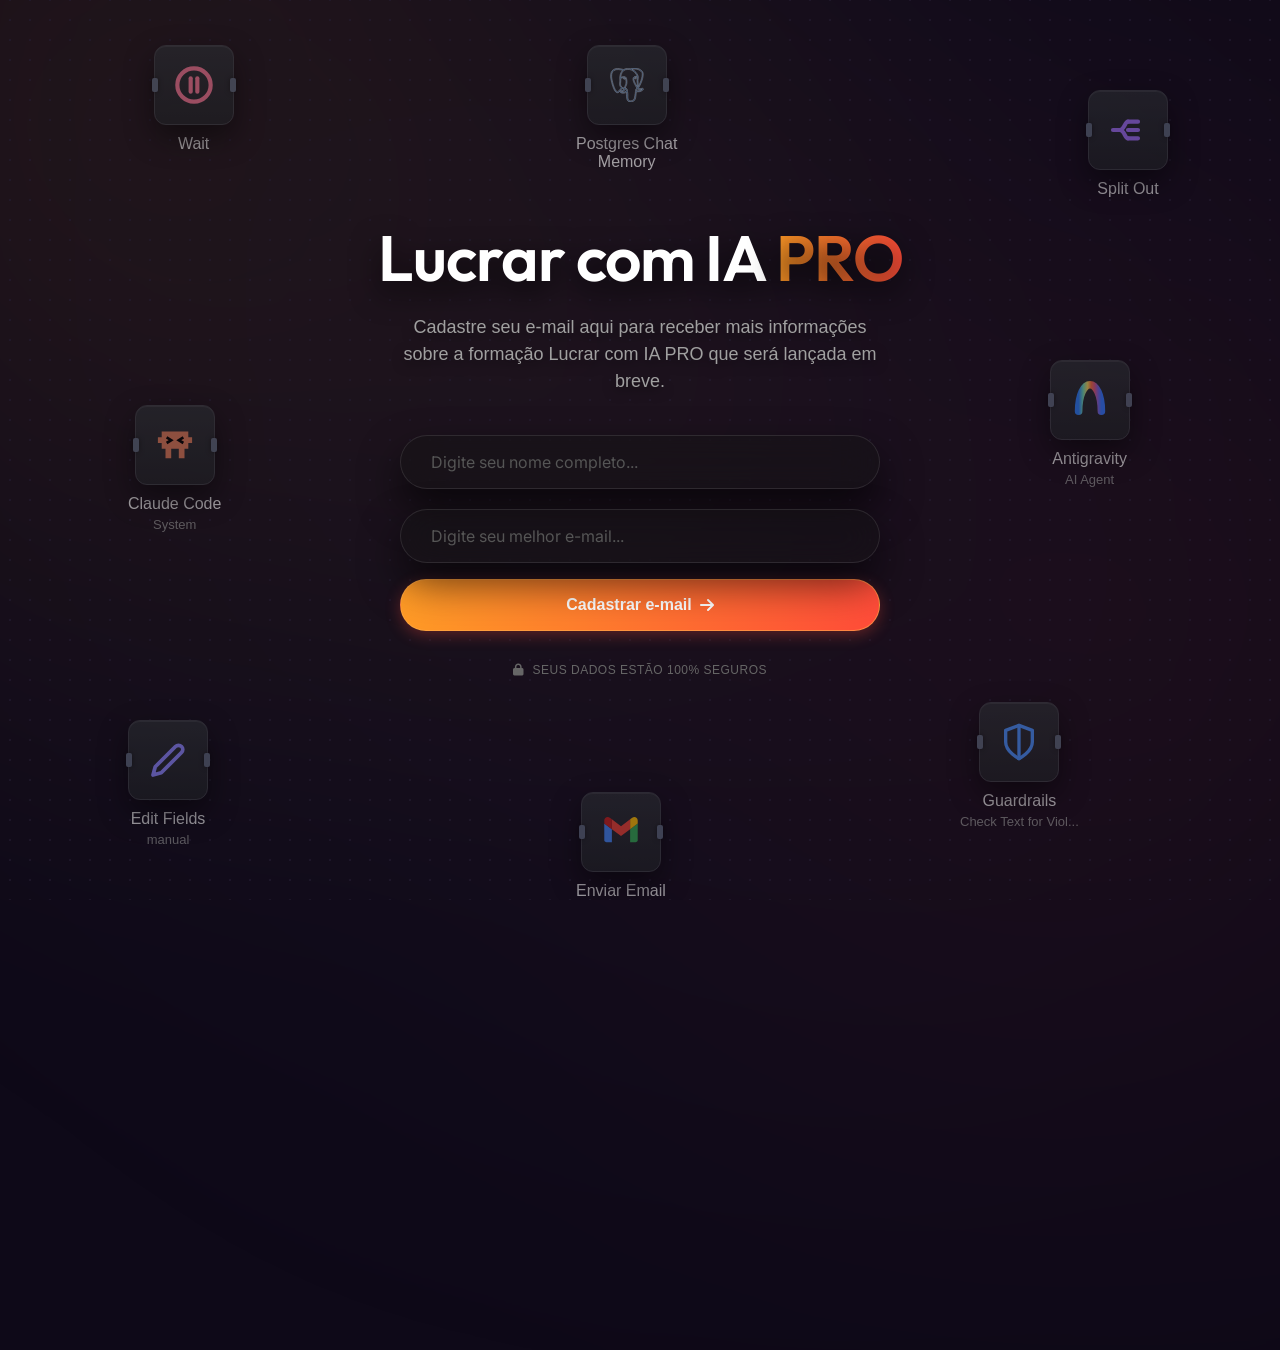
==== lista-de-inscricao/index.html @ a1c9c8f4 "Página de captura Interessados no Info produto LCIA PRO" ====
<!DOCTYPE html>
<html lang="pt-BR">

<head>
    <meta charset="UTF-8">
    <meta name="viewport" content="width=device-width, initial-scale=1.0">
    <meta name="description" content="Cadastre-se na formação Lucrar com IA Pro e aprenda a dominar o n8n.">
    <title>Lucrar com IA Pro</title>
    <link rel="stylesheet" href="style.css">
    <link
        href="https://fonts.googleapis.com/css2?family=Inter:wght@400;500;600;700;800&family=Outfit:wght@700;800&display=swap"
        rel="stylesheet">
    <link rel="stylesheet" href="https://cdnjs.cloudflare.com/ajax/libs/font-awesome/6.4.0/css/all.min.css">
</head>

<body>
    <!-- Aurora background -->
    <div class="aurora-bg"></div>

    <!-- n8n Node Canvas -->
    <div class="canvas-wrapper">
        <div class="n8n-canvas" id="canvas">
            <div id="nodes-container"></div>
        </div>
    </div>

    <!-- Main Floating Content -->
    <main class="content-overlay">
        <!-- Detached floating form container without the heavy card bg -->
        <div class="elegant-container">
            <h1 class="headline">Lucrar com IA <span class="highlight">PRO</span></h1>
            <p class="subheadline">Cadastre seu e-mail aqui para receber mais informações sobre a formação Lucrar com IA
                PRO que será lançada em breve.</p>

            <form id="subscription-form">
                <div class="input-wrapper name-field">
                    <input type="text" id="nome" placeholder="Digite seu nome completo..." required autocomplete="name">
                </div>
                <div class="input-wrapper" style="position: relative;">
                    <input type="email" id="email" placeholder="Digite seu melhor e-mail..." required
                        autocomplete="email">
                    <div id="email-suggestion" class="typo-suggestion"></div>
                </div>
                <button type="submit" class="submit-btn" id="submitBtn">
                    <span class="btn-text">Cadastrar e-mail</span>
                    <i class="fa-solid fa-arrow-right btn-icon"></i>
                </button>
            </form>

            <div class="form-footer">
                <i class="fa-solid fa-lock"></i> Seus dados estão 100% seguros
            </div>
        </div>
    </main>

    <script src="script.js"></script>
</body>

</html>
---- lista-de-inscricao/style.css ----
* {
    margin: 0;
    padding: 0;
    box-sizing: border-box;
}

:root {
    --bg-color: #0E0918;
    /* n8n exact canvas bg */
    --node-bg: #2d3136;
    /* n8n exact node bg */
    --node-border: #444850;
    --accent: #FF9B26;
    --text-primary: #C4BBD3;
    --text-muted: #8b8f98;
    --dot-color: #241d33;
    --aurora-1: rgba(255, 155, 38, 0.08);
    /* Brand Orange */
    --aurora-2: rgba(255, 76, 57, 0.05);
    /* Brand Red */
    --aurora-3: rgba(196, 187, 211, 0.03);
    /* Lavender Grey */
    --font-stack: "geomanist", -apple-system, BlinkMacSystemFont, "Segoe UI", Roboto, Helvetica, Arial, sans-serif;
}

body,
html {
    width: 100%;
    height: 100%;
    font-family: var(--font-stack);
    background-color: var(--bg-color);
    color: var(--text-primary);
    overflow: hidden;
}

/* Base Aurora Glow Effect */
.aurora-bg {
    position: absolute;
    inset: -50%;
    width: 200vw;
    height: 200vh;
    background: radial-gradient(circle at 30% 30%, var(--aurora-1), transparent 40%),
        radial-gradient(circle at 70% 60%, var(--aurora-2), transparent 40%),
        radial-gradient(circle at 50% 50%, var(--aurora-3), transparent 60%);
    filter: blur(100px);
    z-index: 0;
    animation: drift 30s linear infinite alternate;
}

@keyframes drift {
    0% {
        transform: translate(0, 0);
    }

    100% {
        transform: translate(-10%, -10%);
    }
}

/* Background Canvas */
.canvas-wrapper {
    position: absolute;
    top: 0;
    left: 0;
    width: 100vw;
    height: 100vh;
    z-index: 1;
    overflow: hidden;
}

.n8n-canvas {
    position: absolute;
    top: -50%;
    left: -50%;
    width: 200vw;
    height: 200vh;
    background-image: radial-gradient(circle, var(--dot-color) 1px, transparent 1px);
    background-size: 20px 20px;
    /* Exact n8n grid size */
    opacity: 0.6;
    /* Very subtle */
}

/* Standalone dotted background for pages without nodes */
.dotted-bg {
    position: fixed;
    top: 0;
    left: 0;
    width: 100vw;
    height: 100vh;
    background-image: radial-gradient(circle, var(--dot-color) 1px, transparent 1px);
    background-size: 20px 20px;
    opacity: 0.6;
    pointer-events: none;
    z-index: 1;
}

/* SVG Connections */
.connections {
    position: absolute;
    top: 0;
    left: 0;
    width: 100%;
    height: 100%;
    pointer-events: none;
    z-index: 2;
}

.connection-path {
    fill: none;
    stroke: #444850;
    /* Elegant static n8n line color */
    stroke-width: 1.5;
    /* Removed the bulky glow completely */
}

/* Node Styling - Accurate n8n Theme */
#nodes-container {
    position: absolute;
    top: 0;
    left: 0;
    width: 100%;
    height: 100%;
    z-index: 3;
    pointer-events: none;
}

.n8n-node-wrapper {
    position: absolute;
    display: flex;
    flex-direction: column;
    align-items: center;
    pointer-events: none;
    z-index: 3;
}

/* Connection Anchors */
.node-anchor {
    position: absolute;
    width: 14px;
    height: 14px;
    background: #27292d;
    border: 2px solid #55575b;
    border-radius: 50%;
    top: 50%;
    transform: translateY(-50%);
    z-index: 2;
}

.node-anchor.left {
    left: -7px;
}

.node-anchor.right {
    right: -7px;
}

.anchor-label {
    position: absolute;
    left: 10px;
    font-size: 13px;
    color: #a3a3a3;
    pointer-events: none;
    top: 50%;
    transform: translateY(-50%);
}

/* Realistic N8N Hero Node Style */
.hero-n8n-node {
    background: linear-gradient(180deg, #2a2d32 0%, #1f2125 100%);
    border: 1px solid #3c3e44;
    border-radius: 12px;
    width: 80px;
    height: 80px;
    display: flex;
    justify-content: center;
    align-items: center;
    position: relative;
    box-shadow: 0 12px 30px rgba(0, 0, 0, 0.7), inset 0 1px 0 rgba(255, 255, 255, 0.08);
    animation: floatAndFade 6s ease-in-out infinite alternate;
}

@keyframes floatAndFade {
    0% {
        transform: translateY(0px);
        opacity: 0.5;
    }

    100% {
        transform: translateY(-15px);
        opacity: 1;
    }
}

.hero-n8n-icon-wrapper {
    display: flex;
    justify-content: center;
    align-items: center;
    width: 44px;
    height: 44px;
}

.hero-n8n-anchor {
    position: absolute;
    width: 6px;
    height: 14px;
    background: #5a6578;
    border-radius: 2px;
    top: 50%;
    transform: translateY(-50%);
    z-index: 2;
    box-shadow: 0 0 5px rgba(0, 0, 0, 0.5);
}

.hero-n8n-anchor.left {
    left: -3px;
}

.hero-n8n-anchor.right {
    right: -3px;
}

/* 1. Compact Square Node */
.compact-box {
    background: #25272a;
    border: 1px solid #3c3e44;
    border-radius: 6px;
    width: 68px;
    height: 68px;
    display: flex;
    justify-content: center;
    align-items: center;
    position: relative;
    box-shadow: 0 4px 12px rgba(0, 0, 0, 0.5);
}

.compact-text-below {
    margin-top: 10px;
    text-align: center;
}

.compact-title {
    color: #ffffff;
    font-size: 16px;
    font-weight: 500;
}

.compact-subtitle {
    color: #8c8c8c;
    font-size: 13px;
    margin-top: 4px;
}

/* 2. Large Rectangular Node (Guardrails) */
.large-box {
    background: #25272a;
    border: 1px solid #3c3e44;
    border-radius: 8px;
    padding: 16px 20px;
    display: flex;
    align-items: center;
    gap: 16px;
    position: relative;
    min-width: 250px;
    box-shadow: 0 4px 12px rgba(0, 0, 0, 0.5);
}

.large-text {
    display: flex;
    flex-direction: column;
}

.large-title {
    color: #ffffff;
    font-size: 18px;
    font-weight: 500;
}

.large-subtitle {
    color: #8c8c8c;
    font-size: 14px;
    margin-top: 4px;
}

.large-box .node-anchor.right {
    top: auto;
    transform: translateY(-50%);
}

/* 3. Circular Node (Postgres) */
.circle-box {
    background: #25272a;
    border: 2px solid #3c3e44;
    border-radius: 50%;
    width: 76px;
    height: 76px;
    display: flex;
    justify-content: center;
    align-items: center;
    position: relative;
    box-shadow: 0 4px 12px rgba(0, 0, 0, 0.5);
}

.circle-top-label {
    color: #8c8c8c;
    font-size: 14px;
    margin-bottom: 10px;
}

.circle-title-below {
    color: #ffffff;
    font-size: 16px;
    font-weight: 500;
    margin-top: 10px;
    text-align: center;
    line-height: 1.2;
}

/* SVG Rendering */
.node-svg {
    display: block;
}


/* Foreground Main UI - Elegant Floating Layout */
.content-overlay {
    position: absolute;
    inset: 0;
    z-index: 10;
    display: flex;
    justify-content: center;
    align-items: center;
}

.elegant-container {
    padding: 0 20px;
    max-width: 700px;
    width: 100%;
    text-align: center;
    /* Transform to give it that floating detached 3D effect */
    transform: translateZ(50px);
    perspective: 1000px;
    pointer-events: auto;
    /* Re-enable pointer events since background captures some */
}

.headline {
    font-family: 'Outfit', sans-serif;
    font-size: 64px;
    font-weight: 600;
    letter-spacing: -1px;
    line-height: 1.1;
    margin-bottom: 20px;
    color: #ffffff;
    text-shadow: 0 10px 30px rgba(0, 0, 0, 0.8);
}

.highlight {
    background: linear-gradient(90deg, #FF9B26 0%, #FF4C39 100%);
    -webkit-background-clip: text;
    -webkit-text-fill-color: transparent;
    background-clip: text;
    /* Brand Gradient */
}

.subheadline {
    font-size: 18px;
    color: #a0a0a0;
    max-width: 500px;
    margin: 0 auto 40px auto;
    line-height: 1.5;
    text-shadow: 0 4px 12px rgba(0, 0, 0, 0.5);
}

/* Input Form - Clean Line Style */
.input-wrapper {
    display: flex;
    align-items: center;
    justify-content: space-between;
    background: rgba(20, 20, 20, 0.4);
    border: 1px solid rgba(255, 255, 255, 0.1);
    backdrop-filter: blur(20px);
    -webkit-backdrop-filter: blur(20px);
    border-radius: 40px;
    padding: 6px;
    max-width: 480px;
    margin: 0 auto;
    box-shadow: 0 20px 40px rgba(0, 0, 0, 0.6);
    transition: border-color 0.3s ease;
}

.name-field {
    margin-bottom: 20px;
}

.input-wrapper:focus-within {
    border-color: rgba(255, 255, 255, 0.3);
}

.input-wrapper input {
    background: transparent;
    border: none;
    color: white;
    font-size: 16px;
    font-family: 'Inter', sans-serif;
    outline: none;
    flex-grow: 1;
    padding: 10px 24px;
}

.input-wrapper input::placeholder {
    color: #555;
}

.submit-btn {
    border-radius: 40px;
    border: 1px solid rgba(255, 170, 75, 0.6);
    background: linear-gradient(90deg, #FF9B26 0%, #FF4C39 100%);
    color: #ffffff;
    padding: 16px 28px;
    font-size: 16px;
    font-weight: 600;
    font-family: var(--font-stack);
    cursor: pointer;
    display: flex;
    justify-content: center;
    align-items: center;
    gap: 8px;
    width: 100%;
    max-width: 480px;
    margin: 16px auto 0 auto;
    transition: transform 0.2s ease, box-shadow 0.2s ease, filter 0.2s ease;
    box-shadow: 0 4px 15px rgba(255, 76, 57, 0.3);
}

.submit-btn:hover {
    transform: scale(1.02);
    box-shadow: 0 6px 20px rgba(255, 76, 57, 0.5);
    filter: brightness(1.1);
}

.submit-btn:active {
    transform: scale(0.98);
}

.form-footer {
    display: flex;
    align-items: center;
    justify-content: center;
    gap: 8px;
    margin-top: 32px;
    font-size: 12px;
    color: #666;
    letter-spacing: 0.5px;
    text-transform: uppercase;
}

/* Typo Suggestion Box */
.typo-suggestion {
    display: none;
    font-size: 13px;
    color: var(--text-muted);
    margin-top: 8px;
    padding-left: 16px;
    text-align: left;
    animation: fadeIn 0.3s ease forwards;
}

.typo-suggestion span {
    color: var(--aurora-1);
    /* Use brand orange */
    font-weight: 600;
    cursor: pointer;
    text-decoration: underline;
    transition: color 0.2s ease;
}

.typo-suggestion span:hover {
    color: var(--aurora-2);
    /* Reddish hover */
}

@keyframes fadeIn {
    from {
        opacity: 0;
        transform: translateY(-5px);
    }

    to {
        opacity: 1;
        transform: translateY(0);
    }
}

/* Responsive */
@media (max-width: 1024px) {

    body,
    html {
        overflow-y: auto;
        overflow-x: hidden;
    }

    .content-overlay {
        padding: 20px 16px;
        min-height: 100vh;
    }

    .elegant-container {
        padding: 0 20px;
        max-width: 100%;
    }

    .headline {
        font-size: 36px;
        margin-bottom: 14px;
    }

    .subheadline {
        font-size: 14px;
        padding: 0 8px;
        margin-bottom: 28px;
        max-width: 100%;
    }

    .input-wrapper {
        border-radius: 40px;
        padding: 6px;
        width: 100%;
        max-width: 340px;
        margin-left: auto;
        margin-right: auto;
        box-shadow: 0 10px 25px rgba(0, 0, 0, 0.4);
    }

    .input-wrapper.name-field {
        margin-bottom: 20px;
    }

    .input-wrapper input {
        font-size: 14px;
        padding: 10px 16px;
        width: 100%;
        border-radius: 40px;
    }

    .submit-btn {
        width: 100%;
        max-width: 340px;
        margin: 20px auto 0 auto;
        padding: 14px 20px;
        font-size: 15px;
        border-radius: 40px;
    }

    .form-footer {
        margin-top: 20px;
        font-size: 11px;
    }

    /* Keep nodes within bounds */
    .canvas-wrapper {
        overflow: hidden;
    }

    /* Detach nodes from the oversized canvas so % coordinates map to viewport */
    #nodes-container {
        position: fixed;
        top: 0;
        left: 0;
        width: 100vw;
        height: 100vh;
        z-index: 1;
        overflow: hidden;
    }

    /* Hide text labels and anchors on mobile for cleaner look */
    .mobile-node .compact-text-below,
    .mobile-node .hero-n8n-anchor {
        display: none;
    }

    /* Make nodes very subtle as background decoration */
    .mobile-node {
        opacity: 0.2;
    }
}

/* iPad / Tablet overrides */
@media (min-width: 769px) and (max-width: 1024px) {
    .headline {
        font-size: 48px;
    }

    .subheadline {
        font-size: 16px;
        max-width: 500px;
        margin: 0 auto 36px auto;
    }

    .elegant-container {
        max-width: 600px;
    }

    .input-wrapper {
        border-radius: 40px;
        padding: 6px;
        max-width: 480px;
        margin-left: auto;
        margin-right: auto;
    }

    .input-wrapper.name-field {
        margin-bottom: 20px;
    }

    .input-wrapper input {
        font-size: 15px;
        padding: 14px 24px;
        width: 100%;
    }

    .submit-btn {
        width: 100%;
        max-width: 480px;
        margin: 20px auto 0 auto;
        padding: 16px 24px;
        font-size: 16px;
        border-radius: 40px;
    }

    .form-footer {
        margin-top: 28px;
        font-size: 12px;
    }
}

/* Extra small phones */
@media (max-width: 380px) {
    .headline {
        font-size: 30px;
    }

    .subheadline {
        font-size: 13px;
    }

    .submit-btn {
        padding: 10px 16px;
        font-size: 13px;
    }
}
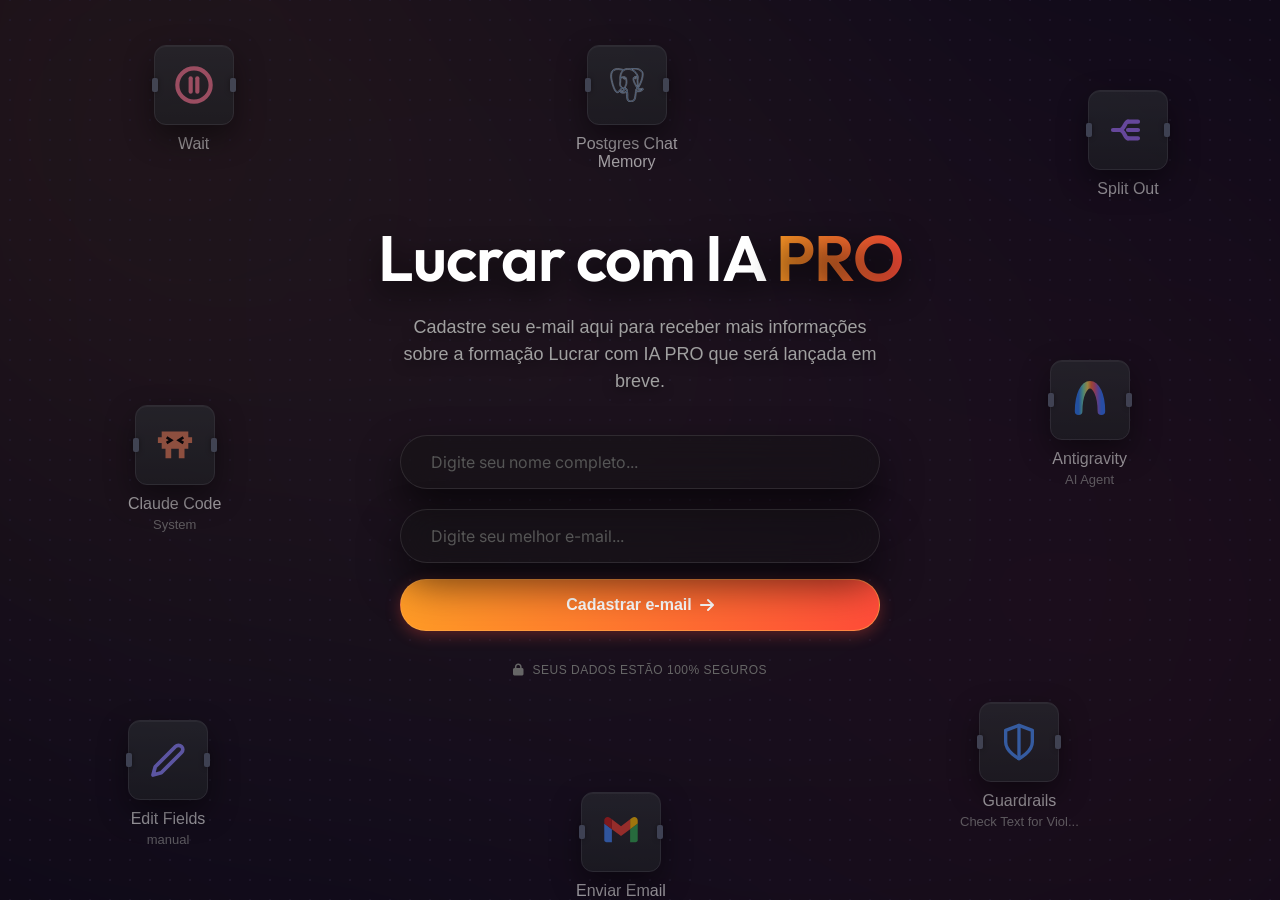
==== commit d679314e: "fix(mobile): resolve iOS scrolling bouncing and center overlap bug" ====
--- a/lista-de-inscricao/index.html
+++ b/lista-de-inscricao/index.html
@@ -3,7 +3,7 @@
 
 <head>
     <meta charset="UTF-8">
-    <meta name="viewport" content="width=device-width, initial-scale=1.0">
+    <meta name="viewport" content="width=device-width, initial-scale=1.0, maximum-scale=1.0, user-scalable=no">
     <meta name="description" content="Cadastre-se na formação Lucrar com IA Pro e aprenda a dominar o n8n.">
     <title>Lucrar com IA Pro</title>
     <link rel="stylesheet" href="style.css">
@@ -14,11 +14,10 @@
 </head>
 
 <body>
-    <!-- Aurora background -->
-    <div class="aurora-bg"></div>
-
     <!-- n8n Node Canvas -->
     <div class="canvas-wrapper">
+        <!-- Aurora background -->
+        <div class="aurora-bg"></div>
         <div class="n8n-canvas" id="canvas">
             <div id="nodes-container"></div>
         </div>
--- a/lista-de-inscricao/style.css
+++ b/lista-de-inscricao/style.css
@@ -497,13 +497,24 @@
 
     body,
     html {
-        overflow-y: auto;
-        overflow-x: hidden;
+        /* Prevents scrolling without breaking the layout viewport (no position: fixed) */
+        overflow: hidden;
+        width: 100%;
+        height: 100%;
+        touch-action: none;
     }
 
     .content-overlay {
         padding: 20px 16px;
-        min-height: 100vh;
+        height: 100dvh;
+        position: fixed;
+        top: 0;
+        left: 0;
+        width: 100%;
+        display: flex;
+        justify-content: center;
+        align-items: center;
+        box-sizing: border-box;
     }
 
     .elegant-container {
